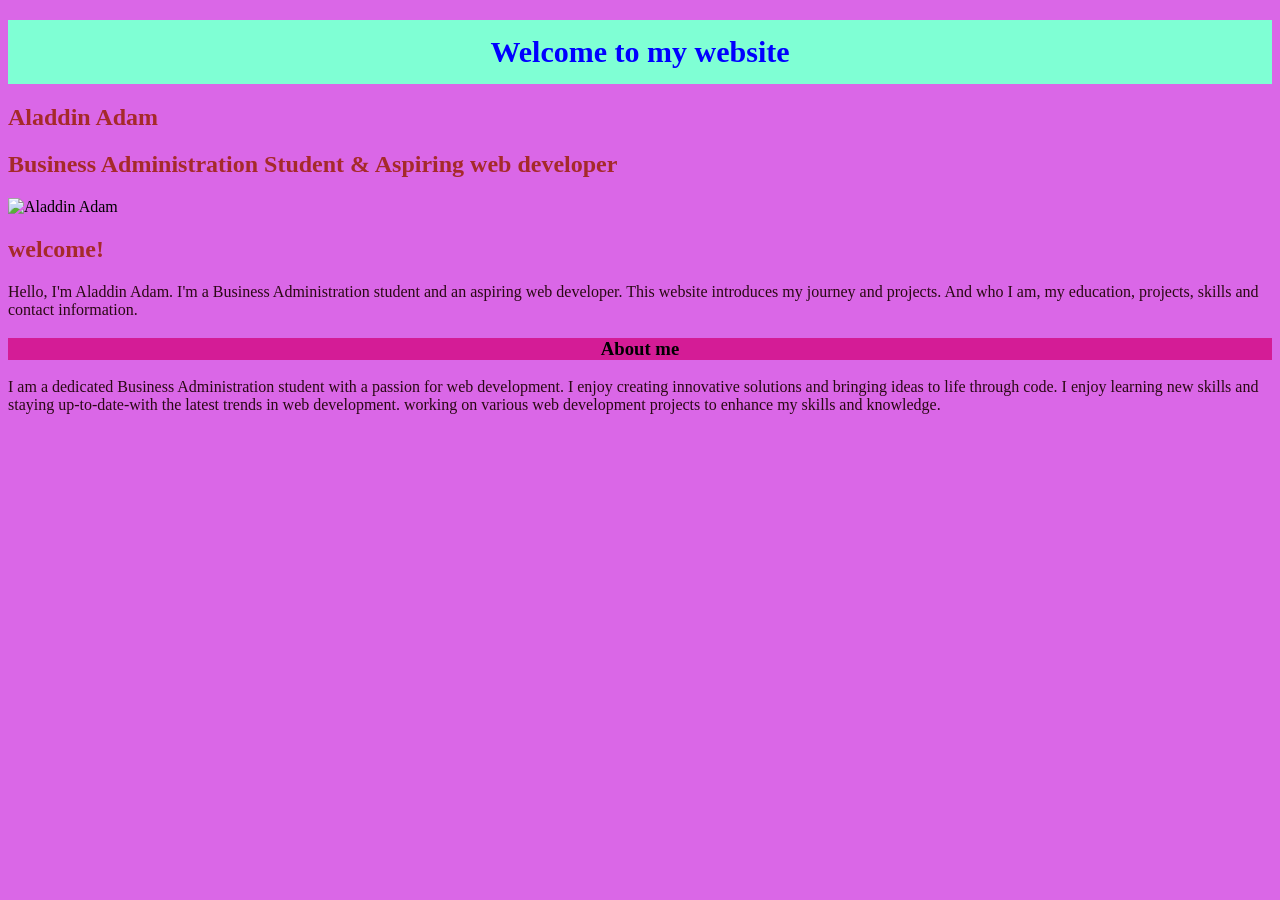
==== index.html @ 790ea9fa "Add files via upload" ====
<!DOCTYPE html>
<html lang="en">
<head>
    <meta charset="UTF-8">
    <meta name="viewport" content="width=
    , initial-scale=1.0">
    <title>Homee page </title>
    <style>
        h1{background-color: aquamarine;
            padding: 15px;
            text-align: center;
            color: blue;
            font-size: 30px;
font-family: Georgia, 'Times New Roman', Times, serif;
        }
        h2{color: brown;

        }
        .Aladdin{color:rgb(42, 8, 20);
        }
        #you{background-color: rgb(212, 28, 150);
            text-align: center;
        }
        *{
            background-color: rgb(218, 103, 231);
        }

    </style>
    <style>

    </style>
</head>
<body>
    <h1>Welcome to my website</h1>
    <h2>Aladdin Adam </h2>
    <h2>Business Administration Student & Aspiring web developer   </h2>
    <img src="PHDE9707 copy.jpg" alt="Aladdin Adam" width="350" height="300">
    <h2>welcome!</h2>
    
    <p class="Aladdin">Hello, I'm Aladdin Adam. I'm a Business Administration student and an aspiring web developer. This website introduces my journey and projects. And who I am, my education, projects, skills and contact information. </p>
    <h3 id="you">About me </h3>

    <p class="Aladdin">I am a dedicated Business Administration student with a passion for web development. I enjoy creating innovative solutions and bringing ideas to life through code. I enjoy learning new skills and staying up-to-date-with the latest trends in web development. working on various web development projects to enhance my skills and knowledge. </p>
    

    
    

</body>
</html>
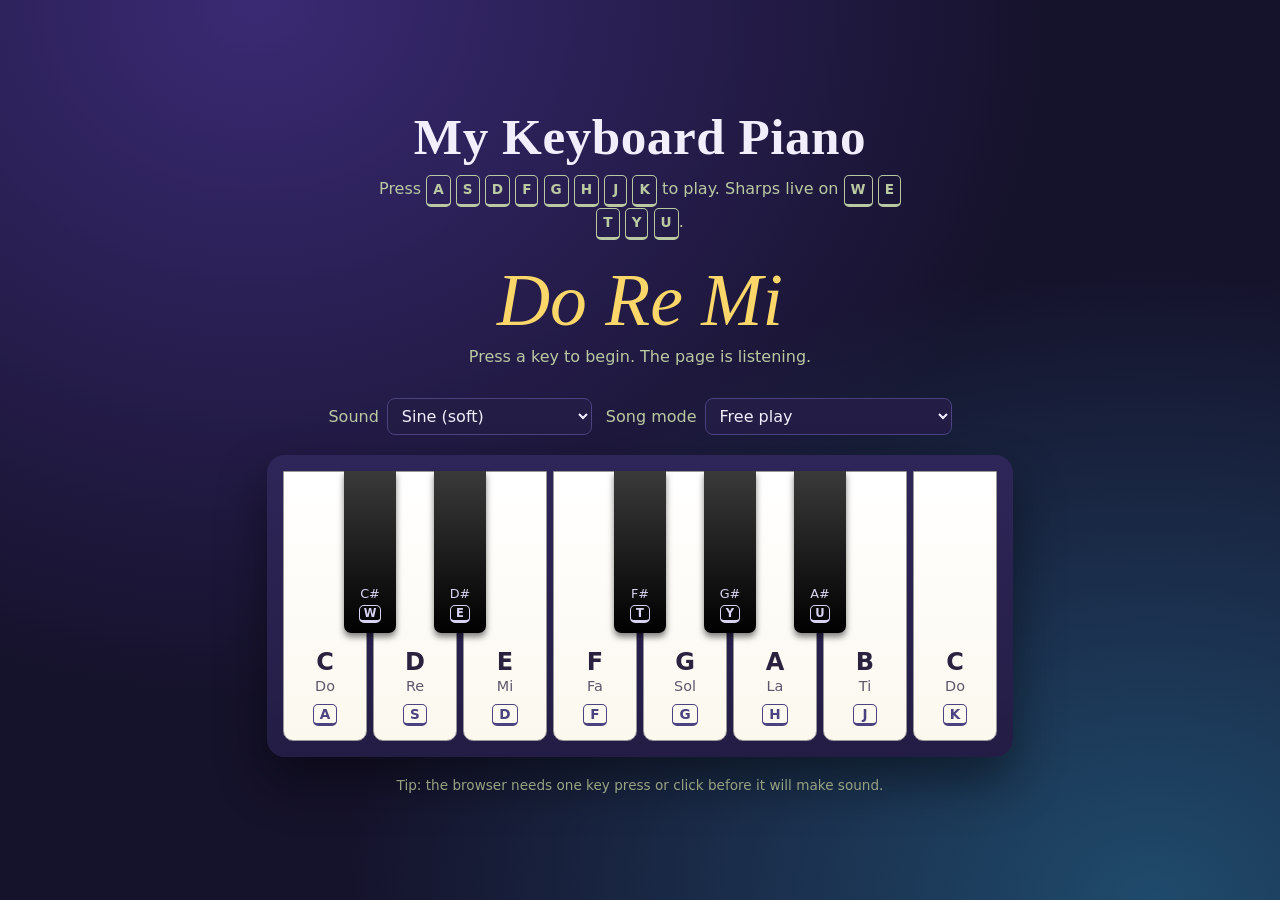
==== commit d4b29e50: "Add files via upload" ====
--- a/index.html
+++ b/index.html
@@ -1,50 +1,130 @@
-<!DOCTYPE html>
-<html lang="en">
-<head>
-    <meta charset="UTF-8">
-    <meta name="viewport" content="width=
-    , initial-scale=1.0">
-    <title>Homee page </title>
-    <style>
-        h1{background-color: aquamarine;
-            padding: 15px;
-            text-align: center;
-            color: blue;
-            font-size: 30px;
-font-family: Georgia, 'Times New Roman', Times, serif;
-        }
-        h2{color: brown;
-
-        }
-        .Aladdin{color:rgb(42, 8, 20);
-        }
-        #you{background-color: rgb(212, 28, 150);
-            text-align: center;
-        }
-        *{
-            background-color: rgb(218, 103, 231);
-        }
-
-    </style>
-    <style>
-
-    </style>
-</head>
-<body>
-    <h1>Welcome to my website</h1>
-    <h2>Aladdin Adam </h2>
-    <h2>Business Administration Student & Aspiring web developer   </h2>
-    <img src="PHDE9707 copy.jpg" alt="Aladdin Adam" width="350" height="300">
-    <h2>welcome!</h2>
-    
-    <p class="Aladdin">Hello, I'm Aladdin Adam. I'm a Business Administration student and an aspiring web developer. This website introduces my journey and projects. And who I am, my education, projects, skills and contact information. </p>
-    <h3 id="you">About me </h3>
-
-    <p class="Aladdin">I am a dedicated Business Administration student with a passion for web development. I enjoy creating innovative solutions and bringing ideas to life through code. I enjoy learning new skills and staying up-to-date-with the latest trends in web development. working on various web development projects to enhance my skills and knowledge. </p>
-    
-
-    
-    
-
-</body>
-</html>+<!DOCTYPE html>
+<html lang="en">
+<head>
+  <meta charset="UTF-8">
+  <meta name="viewport" content="width=device-width, initial-scale=1">
+  <title>My Keyboard Piano_Aladdin</title>
+
+  <!-- Step 1: the stylesheet is linked in the <head> -->
+  <link rel="stylesheet" href="style.css">
+</head>
+<body>
+
+  <main class="stage">
+
+    <header class="intro">
+      <h1>My Keyboard Piano</h1>
+      <p class="subtitle">
+        Press <kbd>A</kbd> <kbd>S</kbd> <kbd>D</kbd> <kbd>F</kbd>
+        <kbd>G</kbd> <kbd>H</kbd> <kbd>J</kbd> <kbd>K</kbd> to play.
+        Sharps live on <kbd>W</kbd> <kbd>E</kbd> <kbd>T</kbd> <kbd>Y</kbd> <kbd>U</kbd>.
+      </p>
+    </header>
+
+    <!-- Bonus: "Show last note" display (updated by script.js) -->
+    <section class="display" aria-live="polite">
+      <div id="last-note" class="last-note">Do&nbsp;Re&nbsp;Mi</div>
+      <p id="status" class="status">Press a key to begin. The page is listening.</p>
+    </section>
+
+    <!-- Bonus: sound selector + song mode -->
+    <section class="controls">
+      <label class="control">
+        Sound
+        <select id="wave-select">
+          <option value="sine">Sine (soft)</option>
+          <option value="triangle">Triangle (flute)</option>
+          <option value="square">Square (retro game)</option>
+          <option value="sawtooth">Sawtooth (buzzy)</option>
+        </select>
+      </label>
+
+      <label class="control">
+        Song mode
+        <select id="song-select">
+          <option value="">Free play</option>
+          <option value="twinkle">Twinkle Twinkle Little Star</option>
+          <option value="mary">Mary Had a Little Lamb</option>
+          <option value="ode">Ode to Joy</option>
+        </select>
+      </label>
+    </section>
+
+    <!-- Bonus: song letters appear here when a song is chosen -->
+    <div id="song-sheet" class="song-sheet" hidden></div>
+
+    <!--
+      Step 2: one .piano box holds 8 .key boxes.
+      Each key remembers its letter in a data-key attribute.
+      --hue gives every key its own glow colour when it is active.
+    -->
+    <div class="piano" id="piano">
+
+      <div class="key" data-key="a" style="--hue: 350">
+        <span class="note-name">C</span>
+        <span class="solfege">Do</span>
+        <kbd>A</kbd>
+      </div>
+      <div class="key" data-key="s" style="--hue: 22">
+        <span class="note-name">D</span>
+        <span class="solfege">Re</span>
+        <kbd>S</kbd>
+      </div>
+      <div class="key" data-key="d" style="--hue: 45">
+        <span class="note-name">E</span>
+        <span class="solfege">Mi</span>
+        <kbd>D</kbd>
+      </div>
+      <div class="key" data-key="f" style="--hue: 130">
+        <span class="note-name">F</span>
+        <span class="solfege">Fa</span>
+        <kbd>F</kbd>
+      </div>
+      <div class="key" data-key="g" style="--hue: 172">
+        <span class="note-name">G</span>
+        <span class="solfege">Sol</span>
+        <kbd>G</kbd>
+      </div>
+      <div class="key" data-key="h" style="--hue: 205">
+        <span class="note-name">A</span>
+        <span class="solfege">La</span>
+        <kbd>H</kbd>
+      </div>
+      <div class="key" data-key="j" style="--hue: 255">
+        <span class="note-name">B</span>
+        <span class="solfege">Ti</span>
+        <kbd>J</kbd>
+      </div>
+      <div class="key" data-key="k" style="--hue: 300">
+        <span class="note-name">C</span>
+        <span class="solfege">Do</span>
+        <kbd>K</kbd>
+      </div>
+
+      <!-- Bonus: black keys. --i says which gap between white keys they sit on. -->
+      <div class="black-key" data-key="w" style="--i: 0; --hue: 8">
+        <span>C#</span><kbd>W</kbd>
+      </div>
+      <div class="black-key" data-key="e" style="--i: 1; --hue: 35">
+        <span>D#</span><kbd>E</kbd>
+      </div>
+      <div class="black-key" data-key="t" style="--i: 3; --hue: 150">
+        <span>F#</span><kbd>T</kbd>
+      </div>
+      <div class="black-key" data-key="y" style="--i: 4; --hue: 190">
+        <span>G#</span><kbd>Y</kbd>
+      </div>
+      <div class="black-key" data-key="u" style="--i: 5; --hue: 280">
+        <span>A#</span><kbd>U</kbd>
+      </div>
+
+    </div>
+
+    <p class="footnote">Tip: the browser needs one key press or click before it will make sound.</p>
+  </main>
+
+  <!-- Step 1: the script is linked at the bottom of the <body>,
+       so all the keys exist before JavaScript looks for them. -->
+  <script src="script.js"></script>
+</body>
+</html>
--- a/style.css
+++ b/style.css
@@ -0,0 +1,317 @@
+/* ==========================================================
+   Keyboard Piano: style.css
+   Sections: 1 Variables  2 Page  3 Header & display
+             4 Controls   5 Piano  6 Active state  7 Extras
+   ========================================================== */
+
+/* ---------- 1. Variables (change the look here) ---------- */
+:root {
+  --key-width: clamp(36px, 9.6vw, 84px);   /* shrinks on small screens */
+  --key-height: clamp(170px, 40vw, 270px);
+  --gap: 6px;
+  --pad: 16px;                              /* space inside the piano body */
+  --black-width: calc(var(--key-width) * 0.62);
+
+  --ink: #15122b;       /* page background */
+  --ink-soft: #231d45;  /* piano body */
+  --ivory: #fbf8ee;     /* key colour */
+  --text: #f2eefc;
+  --muted: #bbc9a2;
+}
+
+/* ---------- 2. Page ---------- */
+* {
+  box-sizing: border-box;
+  margin: 0;
+  padding: 0;
+}
+
+body {
+  min-height: 100vh;
+  display: grid;
+  place-items: center;
+  padding: 28px 12px;
+  font-family: "Trebuchet MS", "Segoe UI", system-ui, sans-serif;
+  color: var(--text);
+  background:
+    radial-gradient(ellipse at 20% 0%, #3a2a74 0%, transparent 55%),
+    radial-gradient(ellipse at 90% 100%, #1f4a6b 0%, transparent 50%),
+    var(--ink);
+}
+
+.stage {
+  width: 100%;
+  display: flex;
+  flex-direction: column;
+  align-items: center;
+  gap: 20px;
+}
+
+/* ---------- 3. Header & display ---------- */
+.intro {
+  text-align: center;
+}
+
+h1 {
+  font-family: Georgia, "Times New Roman", serif;
+  font-size: clamp(2rem, 6vw, 3.2rem);
+  font-weight: 700;
+  letter-spacing: 0.01em;
+}
+
+.subtitle {
+  margin-top: 8px;
+  color: var(--muted);
+  line-height: 1.9;
+  max-width: 34rem;
+}
+
+kbd {
+  display: inline-block;
+  min-width: 1.7em;
+  padding: 1px 6px;
+  font: inherit;
+  font-size: 0.85em;
+  font-weight: 700;
+  text-align: center;
+  border-radius: 5px;
+  border: 1px solid currentColor;
+  border-bottom-width: 3px;
+}
+
+.display {
+  text-align: center;
+  min-height: 118px;
+}
+
+.last-note {
+  font-family: Georgia, "Times New Roman", serif;
+  font-size: clamp(2.6rem, 9vw, 4.6rem);
+  font-style: italic;
+  line-height: 1.1;
+  color: hsl(var(--now-hue, 45) 95% 70%);
+  transition: color 0.15s;
+}
+
+.status {
+  margin-top: 6px;
+  color: var(--muted);
+  min-height: 1.4em;
+}
+
+/* ---------- 4. Controls ---------- */
+.controls {
+  display: flex;
+  flex-wrap: wrap;
+  justify-content: center;
+  gap: 14px;
+}
+
+.control {
+  display: flex;
+  align-items: center;
+  gap: 8px;
+  color: var(--muted);
+}
+
+select {
+  padding: 7px 10px;
+  font: inherit;
+  color: var(--text);
+  background: var(--ink-soft);
+  border: 1px solid #4b4280;
+  border-radius: 8px;
+  cursor: pointer;
+}
+
+select:focus-visible,
+.key:focus-visible {
+  outline: 3px solid gold;
+  outline-offset: 2px;
+}
+
+/* ---------- 5. The piano ---------- */
+.piano {
+  position: relative;              /* black keys are placed inside this box */
+  display: flex;                   /* white keys sit side by side */
+  justify-content: center;
+  gap: var(--gap);
+  width: max-content;
+  max-width: 100%;
+  padding: var(--pad);
+  background: linear-gradient(#2e2658, var(--ink-soft));
+  border-radius: 18px;
+  box-shadow: 0 24px 50px rgba(0, 0, 0, 0.45);
+}
+
+.key {
+  width: var(--key-width);
+  height: var(--key-height);
+  display: flex;
+  flex-direction: column;
+  justify-content: flex-end;
+  align-items: center;
+  gap: 2px;
+  padding-bottom: 14px;
+  text-align: center;
+  color: #2a2340;
+  background: linear-gradient(#ffffff, var(--ivory));
+  border: 1px solid #999;
+  border-radius: 0 0 10px 10px;
+  cursor: pointer;
+  user-select: none;
+  touch-action: manipulation;
+  transition: transform 0.08s, background 0.08s, box-shadow 0.12s;
+}
+
+.note-name {
+  font-size: clamp(1rem, 3vw, 1.5rem);
+  font-weight: 700;
+}
+
+.solfege {
+  font-size: clamp(0.65rem, 2vw, 0.9rem);
+  opacity: 0.75;
+}
+
+.key kbd {
+  margin-top: 8px;
+  color: #4b4280;
+}
+
+/* Black keys float above the gaps between two white keys. */
+.black-key {
+  position: absolute;
+  z-index: 2;
+  top: var(--pad);
+  /* start of piano + i white keys + one key + half a gap - half my width */
+  left: calc(
+    var(--pad)
+    + var(--i) * (var(--key-width) + var(--gap))
+    + var(--key-width) + var(--gap) / 2
+    - var(--black-width) / 2
+  );
+  width: var(--black-width);
+  height: calc(var(--key-height) * 0.6);
+  display: flex;
+  flex-direction: column;
+  justify-content: flex-end;
+  align-items: center;
+  gap: 4px;
+  padding-bottom: 10px;
+  color: #d9d3f2;
+  font-size: clamp(0.55rem, 1.7vw, 0.8rem);
+  background: linear-gradient(#3a3a3a, #000);
+  border-radius: 0 0 7px 7px;
+  box-shadow: 0 4px 6px rgba(0, 0, 0, 0.5);
+  cursor: pointer;
+  user-select: none;
+  touch-action: manipulation;
+  transition: transform 0.08s, background 0.08s, box-shadow 0.12s;
+}
+
+.black-key kbd {
+  font-size: 0.9em;
+  padding: 0 4px;
+}
+
+/* ---------- 6. The active state (the light-up) ---------- */
+.key.active {
+  background: linear-gradient(hsl(var(--hue) 95% 78%), hsl(var(--hue) 90% 58%));
+  transform: translateY(4px);                       /* pressed down */
+  box-shadow:
+    0 0 26px hsl(var(--hue) 100% 60% / 0.85),
+    inset 0 -5px 0 rgba(0, 0, 0, 0.15);
+}
+
+.black-key.active {
+  background: linear-gradient(hsl(var(--hue) 90% 62%), hsl(var(--hue) 85% 40%));
+  transform: translateY(3px);
+  box-shadow: 0 0 22px hsl(var(--hue) 100% 60% / 0.85);
+  color: #fff;
+}
+
+/* ---------- 7. Extras ---------- */
+
+/* Song mode: the next key to press pulses */
+.key.hint,
+.black-key.hint {
+  outline: 3px dashed gold;
+  outline-offset: -4px;
+  animation: pulse 0.9s ease-in-out infinite alternate;
+}
+
+@keyframes pulse {
+  from { filter: brightness(1); }
+  to   { filter: brightness(1.18); }
+}
+
+.song-sheet {
+  display: flex;
+  flex-wrap: wrap;
+  justify-content: center;
+  gap: 6px;
+  max-width: 34rem;
+  padding: 10px 14px;
+  background: rgba(255, 255, 255, 0.06);
+  border-radius: 12px;
+}
+
+.song-sheet[hidden] {
+  display: none;
+}
+
+.chip {
+  min-width: 2em;
+  padding: 3px 8px;
+  text-align: center;
+  font-weight: 700;
+  border-radius: 6px;
+  background: #3a3270;
+  transition: opacity 0.2s, background 0.2s;
+}
+
+.chip.done {
+  opacity: 0.35;
+}
+
+.chip.current {
+  color: #2a2340;
+  background: gold;
+}
+
+.song-message {
+  width: 100%;
+  text-align: center;
+  color: gold;
+  font-weight: 700;
+}
+
+/* Floating music notes that rise from a pressed key */
+.float-note {
+  position: fixed;
+  z-index: 10;
+  pointer-events: none;
+  font-size: 1.6rem;
+  transform: translate(-50%, 0);
+  animation: rise 1s ease-out forwards;
+}
+
+@keyframes rise {
+  to {
+    transform: translate(-50%, -90px);
+    opacity: 0;
+  }
+}
+
+.footnote {
+  color: var(--muted);
+  font-size: 0.85rem;
+  text-align: center;
+}
+
+@media (prefers-reduced-motion: reduce) {
+  .key, .black-key { transition: none; }
+  .key.hint, .black-key.hint { animation: none; }
+  .float-note { display: none; }
+}
